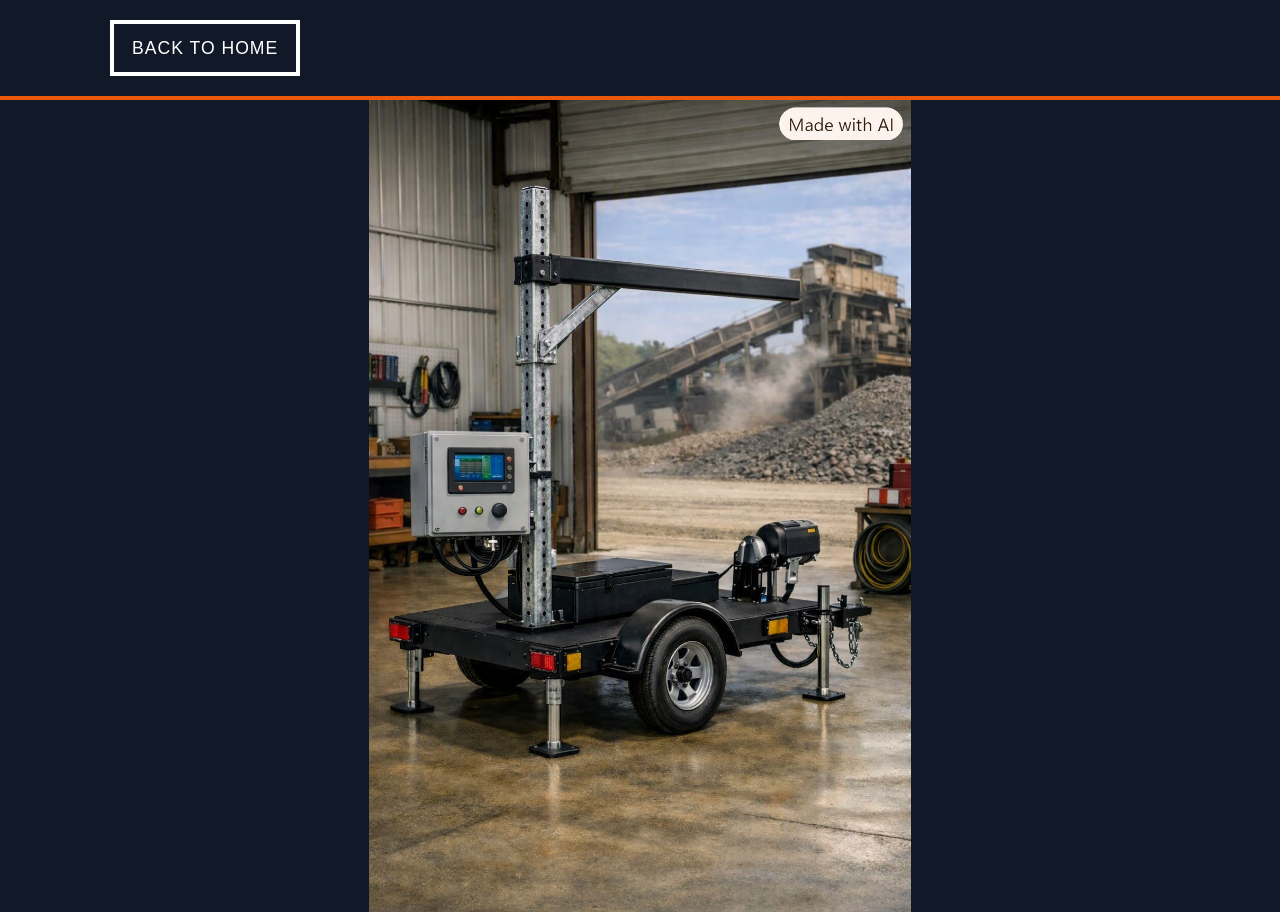
==== showcase.html @ 5428aa40 "Initial mobile-ready site" ====
<!DOCTYPE html>
<html lang="en">
<head>
    <meta charset="UTF-8">
    <meta name="viewport" content="width=device-width, initial-scale=1.0">
    <title>Portable Boom | Volume to Weight Scanners</title>
    <link rel="stylesheet" href="Style.css">
</head>
<body class="showcase-page">
    <nav class="showcase-nav" aria-label="Page navigation">
        <div class="container">
            <a href="Index.html" class="btn">Back to home</a>
        </div>
    </nav>

    <main>
        <img class="showcase-image" src="portableboom.png" alt="Portable boom weighing system">
    </main>
</body>
</html>
---- Style.css ----
/* --- RESET & DESIGN VARIABLE SYSTEM --- */
* {
    margin: 0;
    padding: 0;
    box-sizing: border-box;
}

:root {
    --bg-clean: #f9fafb;      /* Bright, modern slate white */
    --primary-trade: #ea580c; /* High-vis safety orange / amber */
    --steel: #111827;         /* Deep structural steel charcoal */
    --plaster: #ffffff;
    --border-thick: 4px;      /* Heavy industrial lines */
}

body {
    font-family: 'Impact', 'Arial Black', sans-serif; /* Hard-hitting headers */
    background-color: var(--bg-clean);
    color: var(--steel);
    line-height: 1.6;
}

.container {
    max-width: 1100px;
    margin: 0 auto;
    padding: 50px 20px;
}

/* --- HERO BLOCK --- */
.hero {
    background-color: var(--steel);
    color: var(--plaster);
    text-align: left;
    padding: 100px 20px;
    border-bottom: var(--border-thick) solid var(--primary-trade);
}

.badge {
    background-color: var(--primary-trade);
    color: var(--plaster);
    font-family: sans-serif;
    font-size: 0.85rem;
    padding: 6px 14px;
    font-weight: 900;
    letter-spacing: 1.5px;
    display: inline-block;
    margin-bottom: 25px;
}

.hero h1 {
    font-size: 4rem;
    letter-spacing: 0.5px;
    line-height: 1.1;
    margin-bottom: 20px;
}

.hero p {
    font-family: Arial, sans-serif;
    font-size: 1.25rem;
    max-width: 700px;
    color: #9ca3af;
    margin-bottom: 35px;
}

/* --- VALUE SUB-BAR --- */
.value-bar {
    background-color: #f3f4f6;
    border-bottom: var(--border-thick) solid var(--steel);
}

.value-grid {
    display: grid;
    grid-template-columns: repeat(auto-fit, minmax(280px, 1fr));
    gap: 20px;
    padding: 25px 20px;
    font-family: sans-serif;
    font-size: 1rem;
}

/* --- BUTTON ELEMENTS --- */
.btn {
    display: inline-block;
    padding: 18px 36px;
    font-size: 1.1rem;
    text-decoration: none;
    text-transform: uppercase;
    border: var(--border-thick) solid var(--steel);
    letter-spacing: 1px;
    transition: transform 0.05s ease;
}

.btn-primary {
    background-color: var(--primary-trade);
    color: var(--plaster);
    border-color: var(--primary-trade);
}

.btn-secondary {
    background-color: transparent;
    color: var(--steel);
}

.btn:hover {
    transform: translate(-2px, -2px);
}

/* --- INDUSTRIAL SERVICE CARDS --- */
h2 {
    font-size: 2.8rem;
    margin-bottom: 35px;
    position: relative;
    display: inline-block;
}

h2::after {
    content: '';
    position: absolute;
    left: 0;
    bottom: -5px;
    width: 60px;
    height: 6px;
    background-color: var(--primary-trade);
}

.grid {
    display: grid;
    grid-template-columns: repeat(auto-fit, minmax(320px, 1fr));
    gap: 40px;
}

.card {
    background: var(--plaster);
    border: var(--border-thick) solid var(--steel);
    padding: 35px;
    box-shadow: 10px 10px 0px var(--steel); /* Brutalist builder shadow */
}

.card h3 {
    font-size: 2rem;
    margin-bottom: 15px;
    color: var(--steel);
}

.card p {
    font-family: sans-serif;
    color: #4b5563;
    margin-bottom: 25px;
}

.card-image {
    display: block;
    width: 100%;
    height: auto;
    border: 2px solid var(--steel);
}

.card ul {
    list-style: none;
    font-family: sans-serif;
    font-weight: bold;
}

.card li {
    margin-bottom: 12px;
    color: var(--steel);
}

/* --- PAYPAL BOX --- */
.paypal-box {
    border: 4px dashed var(--steel);
    background-color: #fff7ed;
    padding: 40px;
    text-align: center;
    box-shadow: 6px 6px 0px var(--primary-trade);
}

.paypal-box h4 {
    font-size: 1.8rem;
    margin-bottom: 10px;
}

.paypal-box p {
    font-family: sans-serif;
    margin-bottom: 25px;
}

/* --- FOOTER --- */
footer {
    background-color: var(--steel);
    color: #6b7280;
    text-align: center;
    padding: 40px 20px;
    font-family: sans-serif;
    font-size: 0.9rem;
    border-top: var(--border-thick) solid var(--steel);
}

/* --- PORTABLE BOOM SHOWCASE PAGE --- */
.showcase-page {
    min-height: 100vh;
    background-color: var(--steel);
    color: var(--plaster);
}

.showcase-nav {
    padding: 20px;
    border-bottom: var(--border-thick) solid var(--primary-trade);
}

.showcase-nav .container {
    padding: 0 20px;
}

.showcase-nav .btn {
    padding: 10px 18px;
    color: var(--plaster);
    border-color: var(--plaster);
}

.showcase-image {
    display: block;
    width: 100%;
    max-width: 1500px;
    max-height: calc(100vh - 88px);
    margin: 0 auto;
    object-fit: contain;
}

@media (max-width: 700px) {
    .container {
        padding: 38px 16px;
    }

    .hero {
        padding: 64px 16px;
    }

    .hero h1 {
        font-size: 2.5rem;
    }

    .hero p {
        font-size: 1.1rem;
    }

    .badge {
        font-size: 0.75rem;
        letter-spacing: 1px;
    }

    .btn {
        width: 100%;
        padding: 15px 18px;
        text-align: center;
    }

    h2 {
        font-size: 2.25rem;
        margin-bottom: 28px;
    }

    .grid {
        grid-template-columns: minmax(0, 1fr);
        gap: 28px;
    }

    .value-grid {
        grid-template-columns: minmax(0, 1fr);
        gap: 16px;
        padding: 24px 16px;
    }

    .card {
        padding: 24px;
        box-shadow: 6px 6px 0 var(--steel);
    }

    .card h3 {
        font-size: 1.7rem;
    }

    .showcase-nav {
        padding: 14px 16px;
    }

    .showcase-nav .container {
        padding: 0;
    }

    .showcase-nav .btn {
        width: auto;
    }
}
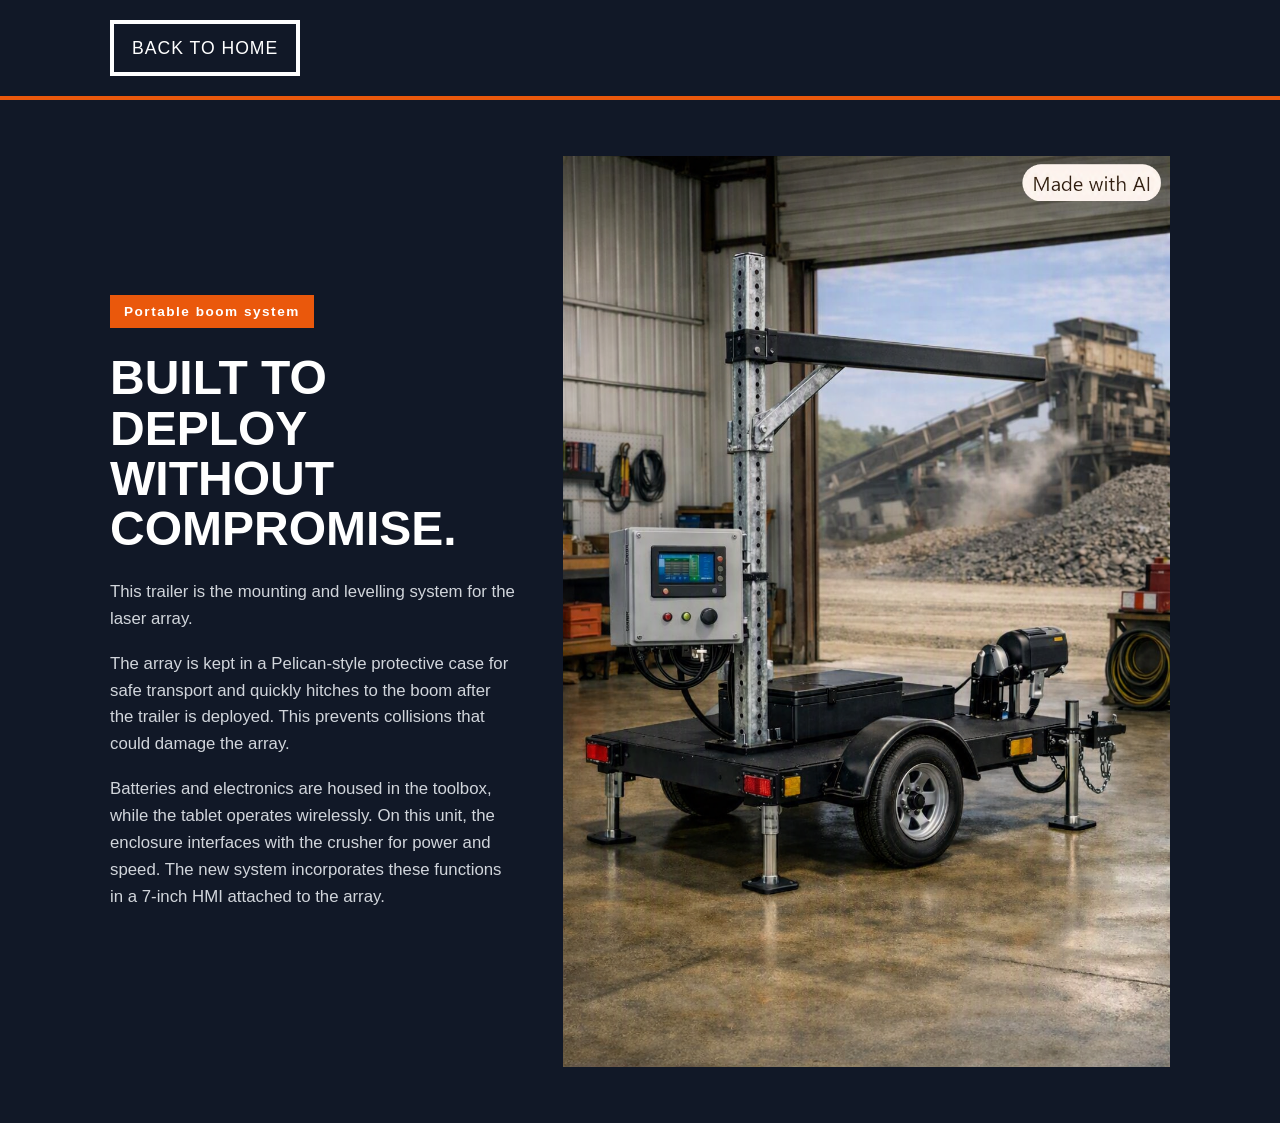
==== commit 1a69c122: "Add portable boom system details" ====
--- a/showcase.html
+++ b/showcase.html
@@ -13,7 +13,14 @@
         </div>
     </nav>
 
-    <main>
+    <main class="showcase-layout container">
+        <section class="showcase-copy" aria-labelledby="boom-title">
+            <span class="badge">Portable boom system</span>
+            <h1 id="boom-title">BUILT TO DEPLOY WITHOUT COMPROMISE.</h1>
+            <p>This trailer is the mounting and levelling system for the laser array.</p>
+            <p>The array is kept in a Pelican-style protective case for safe transport and quickly hitches to the boom after the trailer is deployed. This prevents collisions that could damage the array.</p>
+            <p>Batteries and electronics are housed in the toolbox, while the tablet operates wirelessly. On this unit, the enclosure interfaces with the crusher for power and speed. The new system incorporates these functions in a 7-inch HMI attached to the array.</p>
+        </section>
         <img class="showcase-image" src="portableboom.png" alt="Portable boom weighing system">
     </main>
 </body>
--- a/Style.css
+++ b/Style.css
@@ -217,11 +217,32 @@
     border-color: var(--plaster);
 }
 
+.showcase-layout {
+    min-height: calc(100vh - 88px);
+    display: grid;
+    grid-template-columns: minmax(280px, 0.8fr) minmax(0, 1.2fr);
+    align-items: center;
+    gap: 48px;
+    padding-top: 56px;
+    padding-bottom: 56px;
+}
+
+.showcase-copy h1 {
+    font-size: 3rem;
+    line-height: 1.05;
+    margin-bottom: 24px;
+}
+
+.showcase-copy p {
+    color: #d1d5db;
+    font-family: Arial, sans-serif;
+    font-size: 1.05rem;
+    margin-bottom: 18px;
+}
+
 .showcase-image {
     display: block;
     width: 100%;
-    max-width: 1500px;
-    max-height: calc(100vh - 88px);
     margin: 0 auto;
     object-fit: contain;
 }
@@ -290,5 +311,16 @@
     .showcase-nav .btn {
         width: auto;
     }
+
+    .showcase-layout {
+        grid-template-columns: minmax(0, 1fr);
+        gap: 32px;
+        padding-top: 38px;
+        padding-bottom: 38px;
+    }
+
+    .showcase-copy h1 {
+        font-size: 2.35rem;
+    }
 }
  
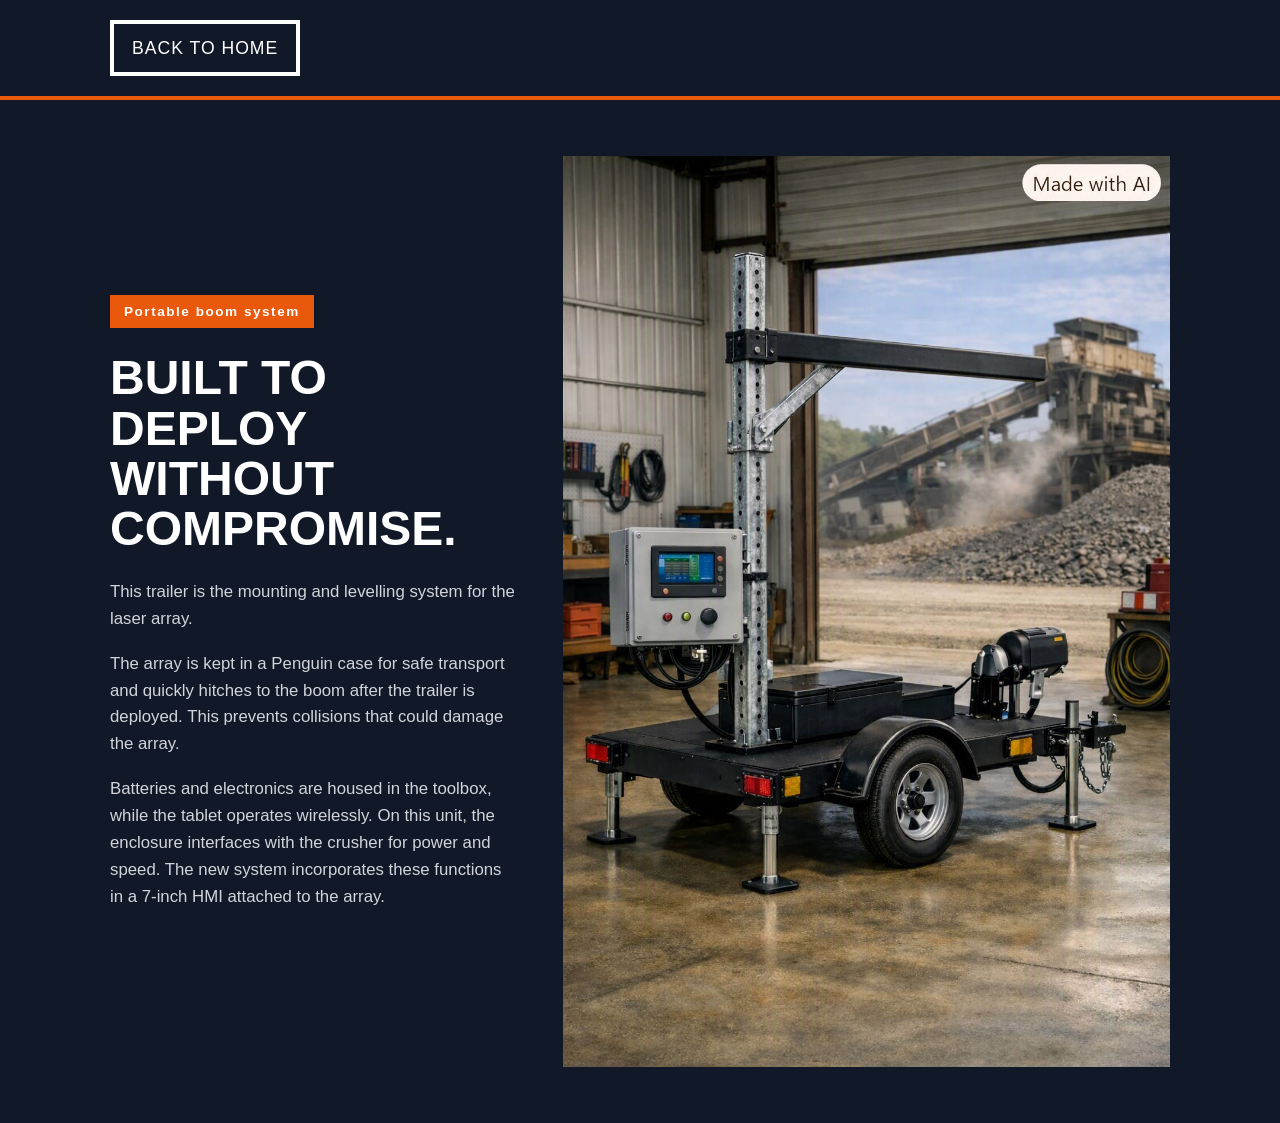
==== commit 68500f7d: "Use Penguin case terminology" ====
--- a/showcase.html
+++ b/showcase.html
@@ -18,7 +18,7 @@
             <span class="badge">Portable boom system</span>
             <h1 id="boom-title">BUILT TO DEPLOY WITHOUT COMPROMISE.</h1>
             <p>This trailer is the mounting and levelling system for the laser array.</p>
-            <p>The array is kept in a Pelican-style protective case for safe transport and quickly hitches to the boom after the trailer is deployed. This prevents collisions that could damage the array.</p>
+            <p>The array is kept in a Penguin case for safe transport and quickly hitches to the boom after the trailer is deployed. This prevents collisions that could damage the array.</p>
             <p>Batteries and electronics are housed in the toolbox, while the tablet operates wirelessly. On this unit, the enclosure interfaces with the crusher for power and speed. The new system incorporates these functions in a 7-inch HMI attached to the array.</p>
         </section>
         <img class="showcase-image" src="portableboom.png" alt="Portable boom weighing system">
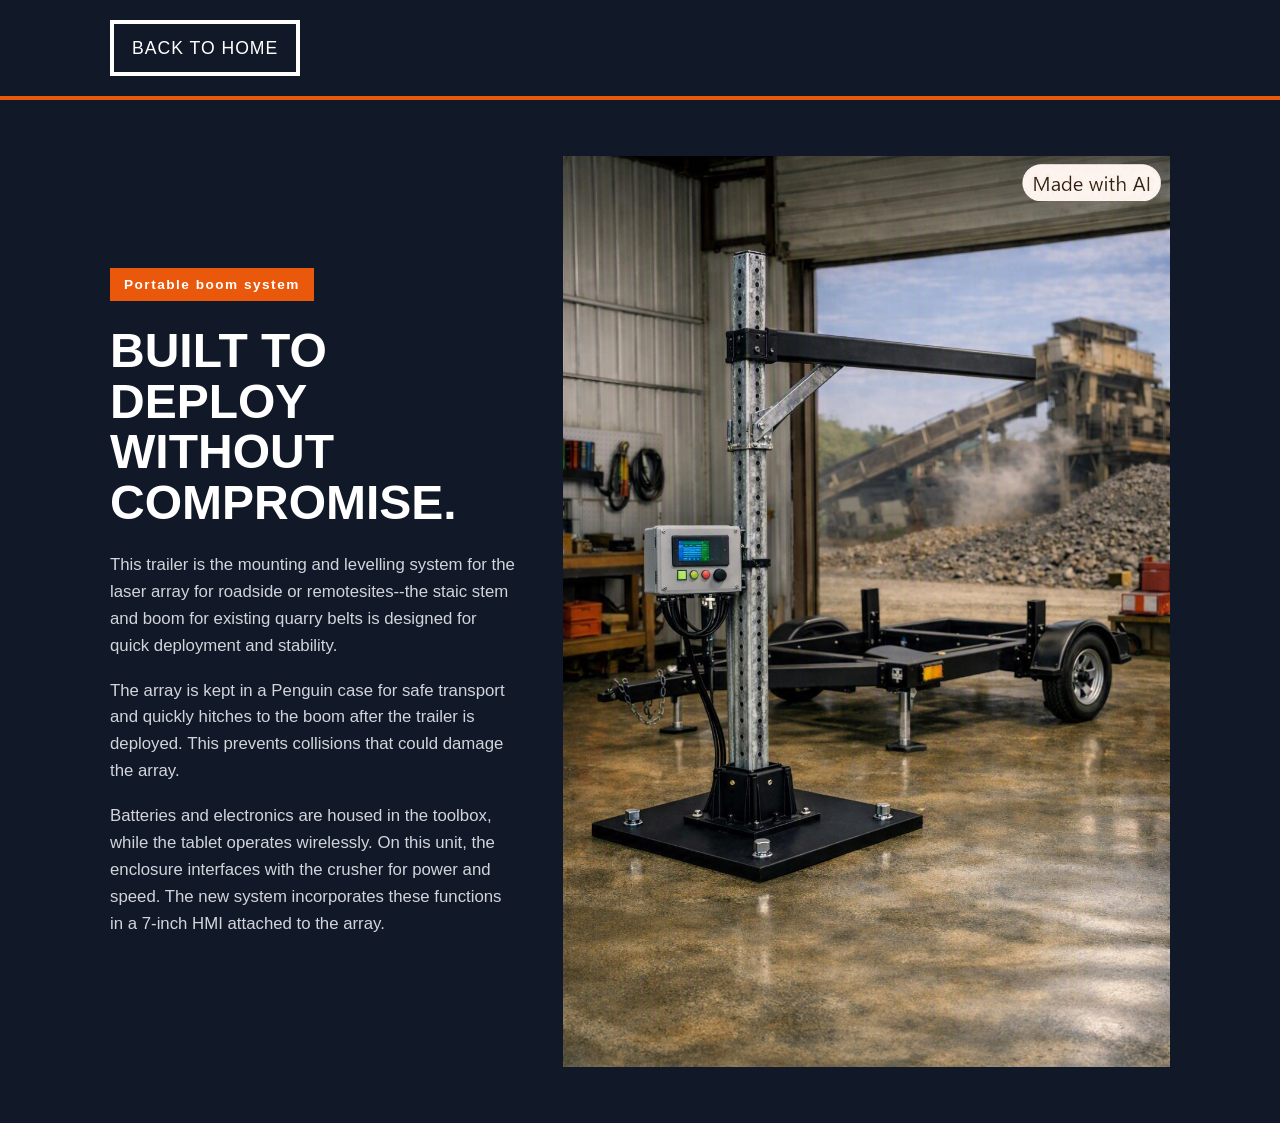
==== commit 78738a46: "Update showcase assembly image" ====
--- a/showcase.html
+++ b/showcase.html
@@ -17,11 +17,11 @@
         <section class="showcase-copy" aria-labelledby="boom-title">
             <span class="badge">Portable boom system</span>
             <h1 id="boom-title">BUILT TO DEPLOY WITHOUT COMPROMISE.</h1>
-            <p>This trailer is the mounting and levelling system for the laser array.</p>
+            <p>This trailer is the mounting and levelling system for the laser array for roadside or remotesites--the staic stem and boom for existing quarry belts is designed for quick deployment and stability.</p>
             <p>The array is kept in a Penguin case for safe transport and quickly hitches to the boom after the trailer is deployed. This prevents collisions that could damage the array.</p>
             <p>Batteries and electronics are housed in the toolbox, while the tablet operates wirelessly. On this unit, the enclosure interfaces with the crusher for power and speed. The new system incorporates these functions in a 7-inch HMI attached to the array.</p>
         </section>
-        <img class="showcase-image" src="portableboom.png" alt="Portable boom weighing system">
+        <img class="showcase-image" src="readyassembly.png" alt="Portable boom weighing system">
     </main>
 </body>
 </html>
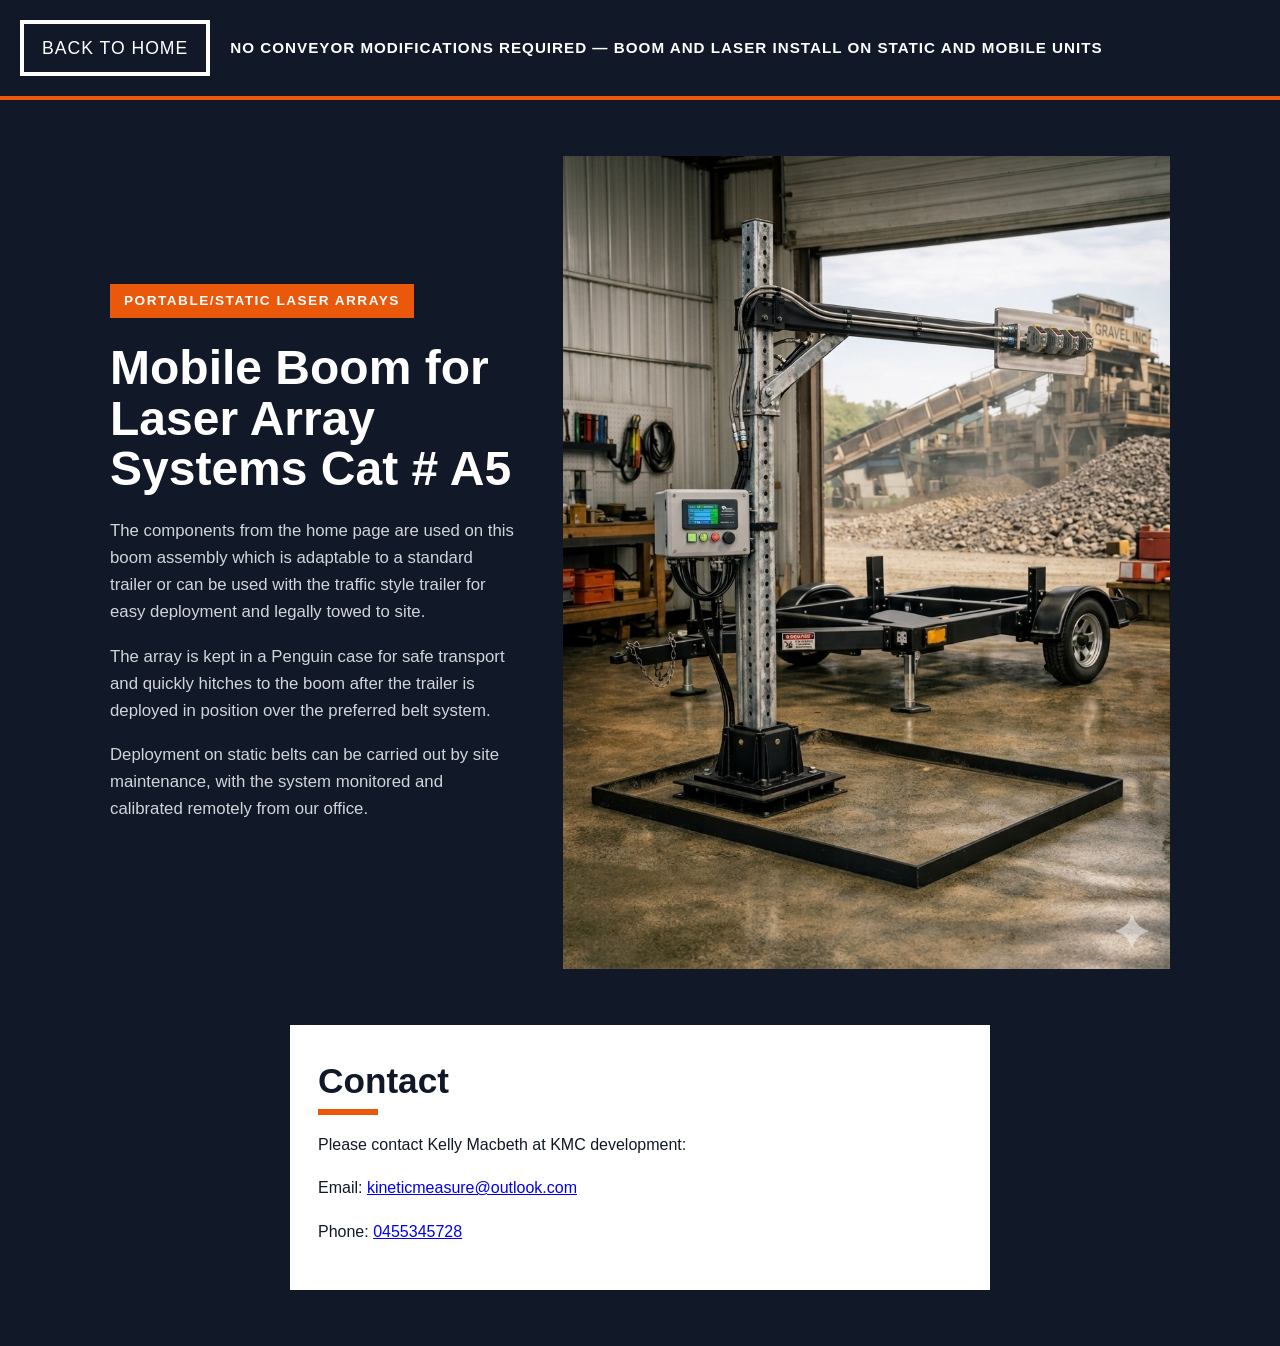
==== commit 44d38fbd: "Refresh boom showcase and contact details Co-authored-by: Copilot <223556219+Copilot@users.noreply.g" ====
--- a/showcase.html
+++ b/showcase.html
@@ -9,19 +9,28 @@
 <body class="showcase-page">
     <nav class="showcase-nav" aria-label="Page navigation">
         <div class="container">
-            <a href="Index.html" class="btn">Back to home</a>
+            <a href="index.html" class="btn">Back to home</a>
+            <p class="showcase-nav-message">NO CONVEYOR MODIFICATIONS REQUIRED &mdash; BOOM AND LASER INSTALL ON STATIC AND MOBILE UNITS</p>
         </div>
     </nav>
 
     <main class="showcase-layout container">
         <section class="showcase-copy" aria-labelledby="boom-title">
-            <span class="badge">Portable boom system</span>
-            <h1 id="boom-title">BUILT TO DEPLOY WITHOUT COMPROMISE.</h1>
-            <p>This trailer is the mounting and levelling system for the laser array for roadside or remotesites--the staic stem and boom for existing quarry belts is designed for quick deployment and stability.</p>
-            <p>The array is kept in a Penguin case for safe transport and quickly hitches to the boom after the trailer is deployed. This prevents collisions that could damage the array.</p>
-            <p>Batteries and electronics are housed in the toolbox, while the tablet operates wirelessly. On this unit, the enclosure interfaces with the crusher for power and speed. The new system incorporates these functions in a 7-inch HMI attached to the array.</p>
+            <span class="badge">PORTABLE/STATIC LASER ARRAYS</span>
+            <h1 id="boom-title">Mobile Boom for Laser Array Systems Cat # A5</h1>
+            <p>The components from the home page are used on this boom assembly which is adaptable to a standard trailer or can be used with the traffic style trailer for easy deployment and legally towed to site.</p>
+            <p>The array is kept in a Penguin case for safe transport and quickly hitches to the boom after the trailer is deployed in position over the preferred belt system.</p>
+            <p>Deployment on static belts can be carried out by site maintenance, with the system monitored and calibrated remotely from our office.</p>
         </section>
-        <img class="showcase-image" src="readyassembly.png" alt="Portable boom weighing system">
+        <img class="showcase-image" src="boomsetup.png" alt="Portable boom weighing system">
     </main>
+
+    <section id="contact-info" class="order-info" aria-labelledby="contact-title">
+        <h2 id="contact-title">Contact</h2>
+        <p>Please contact Kelly Macbeth at KMC development:</p>
+        <p>Email: <a href="mailto:kineticmeasure@outlook.com">kineticmeasure@outlook.com</a></p>
+        <p>Phone: <a href="tel:0455345728">0455345728</a></p>
+    </section>
+
 </body>
 </html>
--- a/Style.css
+++ b/Style.css
@@ -208,13 +208,29 @@
 }
 
 .showcase-nav .container {
-    padding: 0 20px;
+    max-width: none;
+    margin: 0;
+    padding: 0;
+    display: flex;
+    align-items: center;
+    flex-wrap: wrap;
+    gap: 20px;
 }
 
 .showcase-nav .btn {
     padding: 10px 18px;
     color: var(--plaster);
     border-color: var(--plaster);
+    flex: 0 0 auto;
+}
+
+.showcase-nav-message {
+    color: var(--plaster);
+    font-family: Arial, sans-serif;
+    font-size: 0.95rem;
+    font-weight: 700;
+    letter-spacing: 1px;
+    line-height: 1.4;
 }
 
 .showcase-layout {
@@ -247,6 +263,87 @@
     object-fit: contain;
 }
 
+.order-info {
+    max-width: 700px;
+    margin: 0 auto 56px;
+    padding: 28px;
+    background: var(--plaster);
+    color: var(--steel);
+    font-family: Arial, sans-serif;
+}
+
+.order-info h2 {
+    font-family: 'Impact', 'Arial Black', sans-serif;
+    font-size: 2.2rem;
+    margin-bottom: 22px;
+}
+
+.order-info p {
+    margin-bottom: 18px;
+}
+
+.order-form {
+    display: grid;
+    gap: 18px;
+    margin: 28px 0 36px;
+}
+
+.form-field {
+    display: grid;
+    gap: 6px;
+}
+
+.form-field label {
+    font-weight: 700;
+}
+
+.form-field input,
+.form-field textarea {
+    width: 100%;
+    padding: 12px;
+    border: 2px solid #9ca3af;
+    border-radius: 2px;
+    color: var(--steel);
+    font: inherit;
+}
+
+.form-field input:focus,
+.form-field textarea:focus {
+    outline: 3px solid var(--primary-trade);
+    outline-offset: 2px;
+}
+
+.form-submit {
+    justify-self: start;
+    padding: 14px 20px;
+    border: 2px solid var(--steel);
+    background: var(--primary-trade);
+    color: var(--plaster);
+    font: inherit;
+    font-weight: 700;
+    cursor: pointer;
+}
+
+.form-submit:hover {
+    background: var(--steel);
+}
+
+.punter-box {
+    margin-top: 28px;
+    padding: 20px;
+    background: #f7f7f7;
+    border: 2px solid #d1d5db;
+}
+
+.punter-box h3 {
+    margin-bottom: 8px;
+    font-family: 'Impact', 'Arial Black', sans-serif;
+}
+
+.punter-box p {
+    margin-bottom: 0;
+}
+
 @media (max-width: 700px) {
     .container {
         padding: 38px 16px;
@@ -310,6 +407,12 @@
 
     .showcase-nav .btn {
         width: auto;
+    }
+
+    .showcase-nav-message {
+        flex-basis: 100%;
+        font-size: 0.8rem;
+        letter-spacing: 0.5px;
     }
 
     .showcase-layout {
@@ -322,5 +425,10 @@
     .showcase-copy h1 {
         font-size: 2.35rem;
     }
+
+    .order-info {
+        margin: 0 16px 38px;
+        padding: 22px;
+    }
 }
  
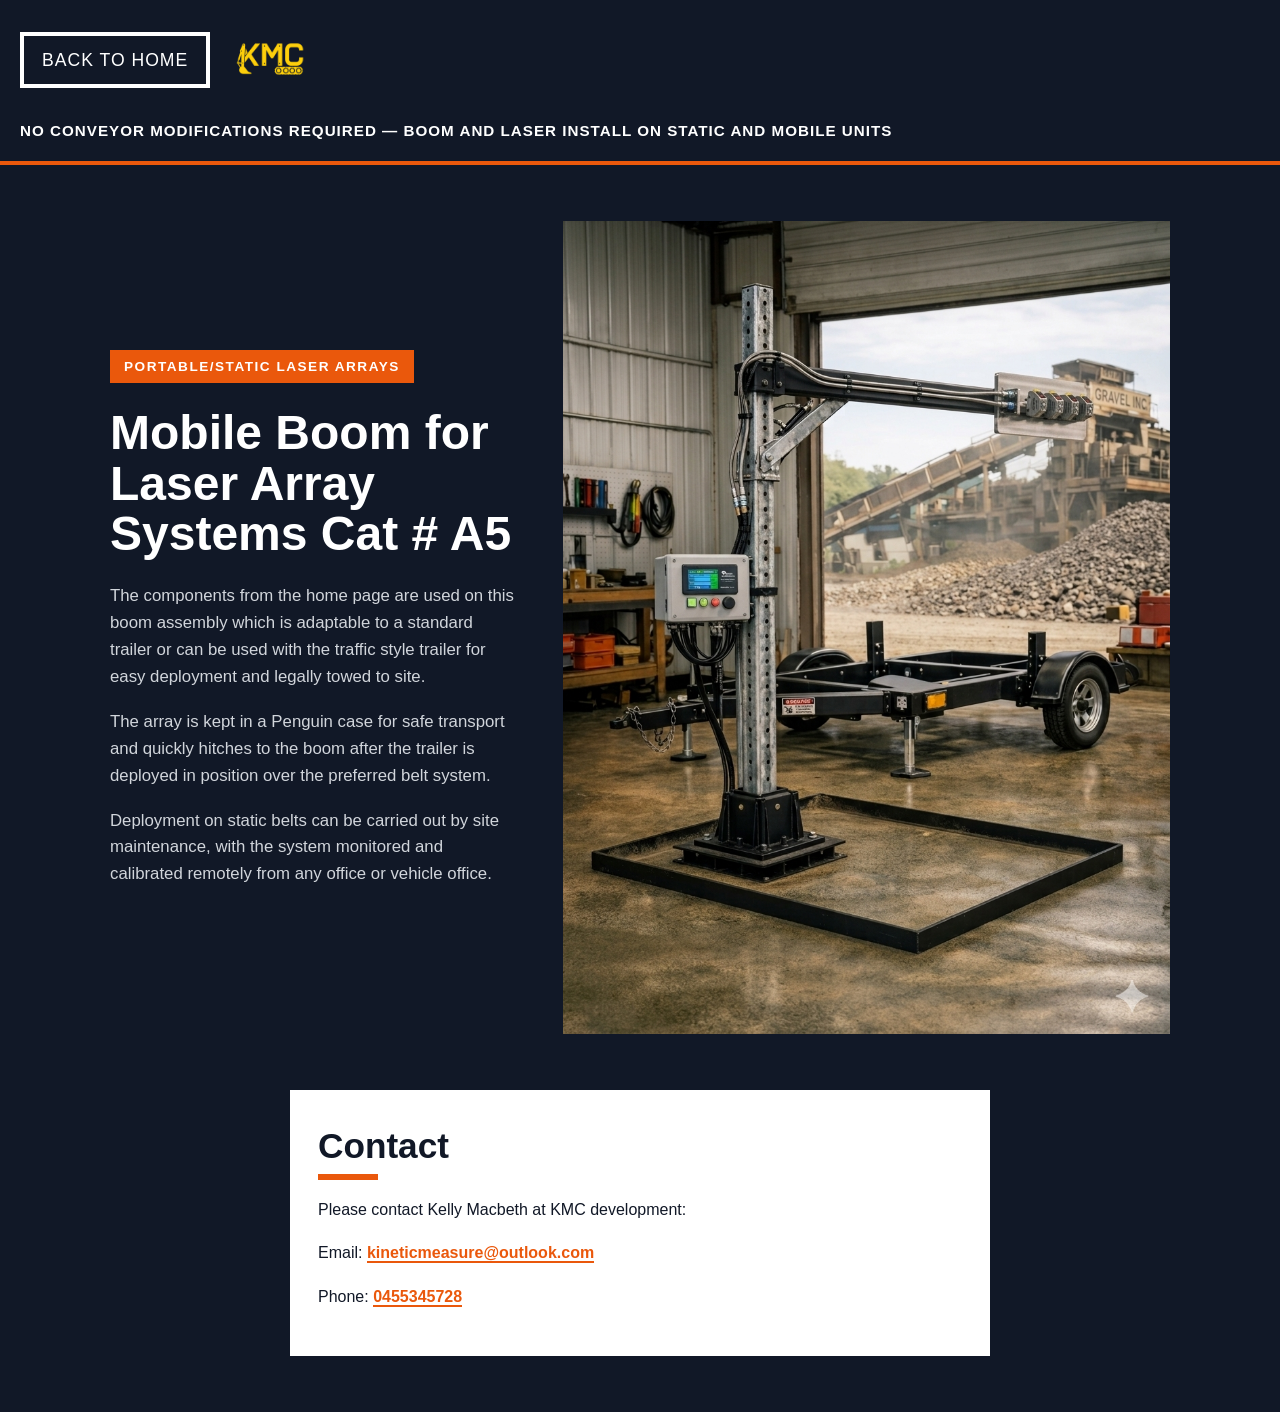
==== commit 4e466764: "Add critical updates: gitignore, README, meta descriptions, and KMC branding - Add .gitignore for pr" ====
--- a/showcase.html
+++ b/showcase.html
@@ -3,13 +3,17 @@
 <head>
     <meta charset="UTF-8">
     <meta name="viewport" content="width=device-width, initial-scale=1.0">
-    <title>Portable Boom | Volume to Weight Scanners</title>
+    <meta name="description" content="Mobile boom system for laser array volume to weight scanning. Portable and static deployment options available.">
+    <title>KMC | Mobile Boom System | Volume to Weight Scanners</title>
     <link rel="stylesheet" href="Style.css">
 </head>
 <body class="showcase-page">
     <nav class="showcase-nav" aria-label="Page navigation">
         <div class="container">
-            <a href="index.html" class="btn">Back to home</a>
+            <div class="nav-top">
+                <a href="index.html" class="btn">Back to home</a>
+                <img src="kmc-logo.png" alt="KMC Logo" class="nav-logo">
+            </div>
             <p class="showcase-nav-message">NO CONVEYOR MODIFICATIONS REQUIRED &mdash; BOOM AND LASER INSTALL ON STATIC AND MOBILE UNITS</p>
         </div>
     </nav>
@@ -20,7 +24,7 @@
             <h1 id="boom-title">Mobile Boom for Laser Array Systems Cat # A5</h1>
             <p>The components from the home page are used on this boom assembly which is adaptable to a standard trailer or can be used with the traffic style trailer for easy deployment and legally towed to site.</p>
             <p>The array is kept in a Penguin case for safe transport and quickly hitches to the boom after the trailer is deployed in position over the preferred belt system.</p>
-            <p>Deployment on static belts can be carried out by site maintenance, with the system monitored and calibrated remotely from our office.</p>
+            <p>Deployment on static belts can be carried out by site maintenance, with the system monitored and calibrated remotely from any office or vehicle office.</p>
         </section>
         <img class="showcase-image" src="boomsetup.png" alt="Portable boom weighing system">
     </main>
--- a/Style.css
+++ b/Style.css
@@ -35,6 +35,13 @@
     border-bottom: var(--border-thick) solid var(--primary-trade);
 }
 
+.logo {
+    display: block;
+    max-width: 150px;
+    height: auto;
+    margin-bottom: 25px;
+}
+
 .badge {
     background-color: var(--primary-trade);
     color: var(--plaster);
@@ -60,6 +67,23 @@
     max-width: 700px;
     color: #9ca3af;
     margin-bottom: 35px;
+}
+
+/* --- KMC BELT SHOWCASE --- */
+.kmc-showcase {
+    background-color: var(--plaster);
+    padding: 60px 20px;
+    border-bottom: var(--border-thick) solid var(--steel);
+}
+
+.kmc-belt-image {
+    display: block;
+    width: 100%;
+    max-width: 900px;
+    height: auto;
+    margin: 0 auto;
+    border: var(--border-thick) solid var(--steel);
+    box-shadow: 15px 15px 0px var(--steel);
 }
 
 /* --- VALUE SUB-BAR --- */
@@ -217,6 +241,18 @@
     gap: 20px;
 }
 
+.nav-top {
+    display: flex;
+    align-items: center;
+    gap: 20px;
+    width: 100%;
+}
+
+.nav-logo {
+    max-width: 80px;
+    height: auto;
+}
+
 .showcase-nav .btn {
     padding: 10px 18px;
     color: var(--plaster);
@@ -282,6 +318,20 @@
     margin-bottom: 18px;
 }
 
+.order-info a {
+    color: var(--primary-trade);
+    text-decoration: none;
+    font-weight: 700;
+    border-bottom: 2px solid var(--primary-trade);
+    transition: background-color 0.2s ease;
+}
+
+.order-info a:hover {
+    background-color: var(--primary-trade);
+    color: var(--plaster);
+    padding: 2px 4px;
+}
+
 .order-form {
     display: grid;
     gap: 18px;
@@ -353,6 +403,11 @@
         padding: 64px 16px;
     }
 
+    .logo {
+        max-width: 120px;
+        margin-bottom: 20px;
+    }
+
     .hero h1 {
         font-size: 2.5rem;
     }
@@ -405,8 +460,18 @@
         padding: 0;
     }
 
+    .nav-top {
+        gap: 12px;
+    }
+
+    .nav-logo {
+        max-width: 60px;
+    }
+
     .showcase-nav .btn {
         width: auto;
+        padding: 8px 14px;
+        font-size: 0.9rem;
     }
 
     .showcase-nav-message {
